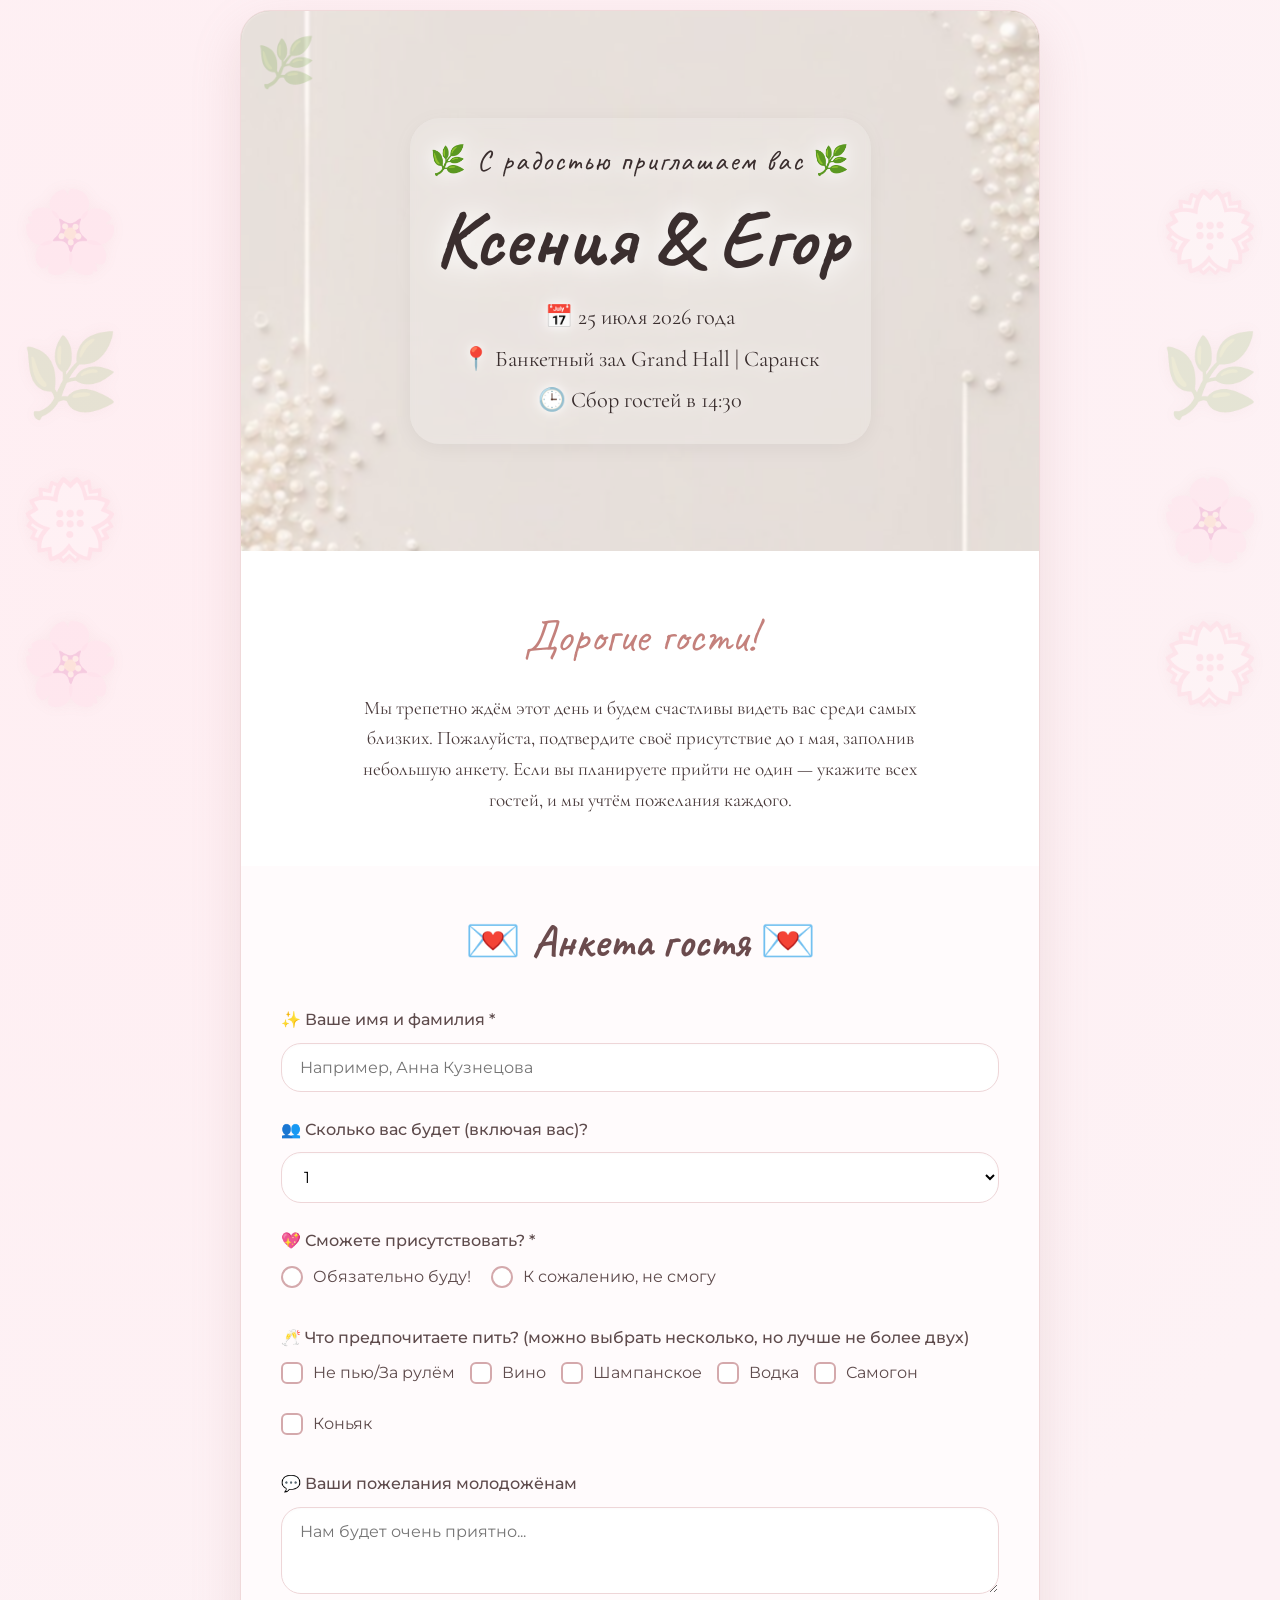
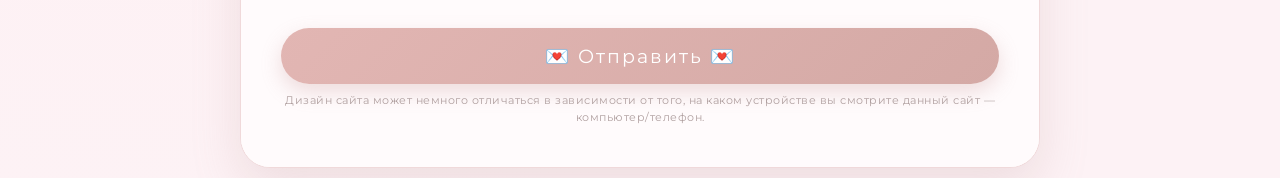
==== index.html @ f6a927ff "Add files via upload" ====
<!DOCTYPE html>
<html lang="ru">
<head>
    <meta charset="UTF-8">
    <meta name="viewport" content="width=device-width, initial-scale=1.0">
    <title>Свадьба Ксении и Егора</title>
    <link rel="preconnect" href="https://fonts.googleapis.com">
    <link rel="preconnect" href="https://fonts.gstatic.com" crossorigin>
    <link href="https://fonts.googleapis.com/css2?family=Cormorant+Garamond:wght@400;600;700&family=Montserrat:wght@300;400&display=swap" rel="stylesheet">
    <link rel="stylesheet" href="style.css">
    <link href="https://fonts.googleapis.com/css2?family=Caveat:wght@400;700&display=swap" rel="stylesheet">
</head>
<body>
    <div class="container">
        <div class="hero">
            <div class="hero-overlay"></div>
            <div class="hero-content">
                <p class="pre-title">🌿 С радостью приглашаем вас 🌿</p>
                <h1>Ксения & Егор</h1>
                <div class="date-location">
                    <p class="date">📅 25 июля 2026 года</p>
                    <p class="location">📍 Банкетный зал Grand Hall | Саранск</p>
                    <p class="time">🕒 Сбор гостей в 14:30</p>
                </div>
            </div>
        </div>

        <div class="invitation-text">
            <p>Дорогие гости!</p>
            <p>Мы трепетно ждём этот день и будем счастливы видеть вас среди самых близких. Пожалуйста, подтвердите своё присутствие до 1 мая, заполнив небольшую анкету. Если вы планируете прийти не один — укажите всех гостей, и мы учтём пожелания каждого.</p>
        </div>

        <div class="form-section" id="rsvp-form-section">
            <h2>💌 Анкета гостя 💌</h2>
            <form id="rsvp-form">
                <!-- Основной гость -->
                <div class="form-group">
                    <label for="guest-name">✨ Ваше имя и фамилия *</label>
                    <input type="text" id="guest-name" placeholder="Например, Анна Кузнецова" required>
                </div>

                <div class="form-group">
                    <label for="guests-count">👥 Сколько вас будет (включая вас)?</label>
                    <select id="guests-count">
                        <option value="1">1</option>
                        <option value="2">2</option>
                        <option value="3">3</option>
                        <option value="4">4</option>
                    </select>
                </div>

                <!-- Динамические поля для дополнительных гостей -->
                <div id="extra-guests-container"></div>

                <div class="form-group">
                    <label>💖 Сможете присутствовать? *</label>
                    <div class="radio-group">
                        <label class="radio-label">
                            <input type="radio" name="attendance" value="Да" required>
                            <span class="radio-custom"></span>
                            Обязательно буду!
                        </label>
                        <label class="radio-label">
                            <input type="radio" name="attendance" value="Нет">
                            <span class="radio-custom"></span>
                            К сожалению, не смогу
                        </label>
                    </div>
                </div>

                <div class="form-group">
                    <label>🥂 Что предпочитаете пить? (можно выбрать несколько, но лучше не более двух)</label>
                    <div class="checkbox-group" id="main-drink-group">
                    <label class="checkbox-label">
                        <input type="checkbox" name="main-drink" value="Не пью/За рулём">
                        <span class="checkbox-custom"></span>
                        Не пью/За рулём
                    </label>
                    <label class="checkbox-label">
                        <input type="checkbox" name="main-drink" value="Вино">
                        <span class="checkbox-custom"></span>
                        Вино
                    </label>
                    <label class="checkbox-label">
                        <input type="checkbox" name="main-drink" value="Шампанское">
                        <span class="checkbox-custom"></span>
                        Шампанское
                    </label>
                    <label class="checkbox-label">
                        <input type="checkbox" name="main-drink" value="Водка">
                        <span class="checkbox-custom"></span>
                        Водка
                    </label>
                    <label class="checkbox-label">
                        <input type="checkbox" name="main-drink" value="Самогон">
                        <span class="checkbox-custom"></span>
                        Самогон
                    </label>
                    <label class="checkbox-label">
                        <input type="checkbox" name="main-drink" value="Коньяк">
                        <span class="checkbox-custom"></span>
                        Коньяк
                    </label>
    </div>
</div>

                <div class="form-group">
                    <label for="wishes">💬 Ваши пожелания молодожёнам</label>
                    <textarea id="wishes" rows="3" placeholder="Нам будет очень приятно..."></textarea>
                </div>

                <button type="submit" id="submit-btn">💌 Отправить 💌</button>
                <p class="design-note">Дизайн сайта может немного отличаться в зависимости от того, на каком устройстве вы смотрите данный сайт — компьютер/телефон.</p>
            </form>
            <div class="success-message" id="success-message" style="display: none;">
                <div class="success-icon">🌸</div>
                <p>Спасибо! Ваш ответ принят.</p>
                <p>Ждём встречи на празднике!</p>
            </div>
        </div>
    </div>

    <script src="script.js"></script>
</body>
</html>
---- style.css ----
* {
    margin: 0;
    padding: 0;
    box-sizing: border-box;
}

body {
    font-family: 'Cormorant Garamond', serif;
    background-color: #fdf2f5;
    background-image: radial-gradient(circle at 20% 30%, #ffeef2 0%, #fdf2f5 80%);
    color: #4a3b3c;
    line-height: 1.6;
    padding: 10px;
    position: relative;
    overflow-x: hidden;
}

/* Декоративные гирлянды по бокам */
body::before,
body::after {
    position: fixed;
    top: 50%;
    transform: translateY(-50%);
    font-size: 5rem;
    opacity: 0.15;
    z-index: 0;
    pointer-events: none;
    text-shadow: 0 0 15px rgba(180,120,120,0.4);
    white-space: pre;
    line-height: 1.8;
}

body::before {
    content: "🌸\A 🌿\A 💮\A 🌸";
    left: 20px;
}

body::after {
    content: "💮\A 🌿\A 🌸\A 💮";
    right: 20px;
}

.container {
    max-width: 800px;
    margin: 0 auto;
    background: #ffffff;
    border-radius: 30px;
    box-shadow: 0 20px 50px rgba(180, 139, 139, 0.2);
    overflow: hidden;
    border: 1px solid #f0d9da;
    position: relative;
    z-index: 1; /* чтобы был над гирляндами */
}

.container::before,
.container::after {
    content: "🌿";
    position: absolute;
    font-size: 3rem;
    opacity: 0.2;
    z-index: 1;
}
.container::before { top: 15px; left: 15px; }
.container::after { bottom: 15px; right: 15px; transform: rotate(180deg); }

/* Hero section */
.hero {
    position: relative;
    height: 60vh;
    max-height: 700px;
    background: url('img/backwhiteball.jpg') center/cover no-repeat;
    display: flex;
    align-items: center;
    justify-content: center;
    text-align: center;
    color: #3a2e2e;
}

.hero-overlay {
    position: absolute;
    top: 0; left: 0; right: 0; bottom: 0;
    background: rgba(255, 250, 250, 0.5);
    backdrop-filter: blur(1px);
}

.hero-content {
    position: relative;
    z-index: 2;
    padding: 20px;
    background: rgba(255, 255, 255, 0.15);
    border-radius: 30px;
    backdrop-filter: blur(4px);
    box-shadow: 0 4px 20px rgba(0,0,0,0.05);
}

.pre-title {
    font-family: 'Caveat', cursive;
    font-size: 1.8rem;
    letter-spacing: 2px;
    text-transform: none;
    margin-bottom: 15px;
    font-weight: 400;
    color: #3a2e2e;
    text-shadow: 0 0 15px rgba(255,255,255,0.9), 0 0 30px rgba(255,255,255,0.6);
}

.hero h1 {
    font-family: 'Caveat', cursive;
    font-size: 5rem;
    font-weight: 700;
    margin-bottom: 20px;
    line-height: 1;
    color: #3a2e2e;
    text-shadow: 0 0 20px rgba(255,255,255,0.95), 0 0 40px rgba(255,255,255,0.7);
}

.date-location p {
    font-family: 'Cormorant Garamond', serif;
    font-size: 1.4rem;
    margin-bottom: 6px;
    font-weight: 400;
    color: #3a2e2e;
    text-shadow: 0 0 10px rgba(255,255,255,0.8), 0 0 20px rgba(255,255,255,0.5);
}

/* Пригласительный текст */
.invitation-text {
    padding: 50px 40px;
    text-align: center;
    font-size: 1.2rem;
    max-width: 650px;
    margin: 0 auto;
    position: relative;
    z-index: 2;
}

.invitation-text p:first-child {
    font-family: 'Caveat', cursive;
    font-size: 2.8rem;
    margin-bottom: 20px;
    color: #c4817c;
}

/* Форма */
.form-section {
    padding: 40px;
    background: #fffbfc;
    position: relative;
    z-index: 2;
}

.form-section h2 {
    font-family: 'Caveat', cursive;
    font-size: 2.8rem;
    text-align: center;
    margin-bottom: 30px;
    color: #6b4b4d;
}

.form-group {
    margin-bottom: 25px;
}

label {
    display: block;
    margin-bottom: 10px;
    font-weight: 500;
    font-size: 1rem;
    color: #5e4b4c;
    font-family: 'Montserrat', sans-serif;
}

input[type="text"],
input[type="number"],
select,
textarea {
    width: 100%;
    padding: 14px 18px;
    border: 1px solid #eed6d8;
    border-radius: 20px;
    font-family: 'Montserrat', sans-serif;
    font-size: 1rem;
    background: #fff;
    transition: all 0.3s;
    box-shadow: inset 0 1px 3px rgba(0,0,0,0.02);
}

input:focus,
select:focus,
textarea:focus {
    outline: none;
    border-color: #d4a9ac;
    box-shadow: 0 0 0 4px rgba(212,169,172,0.2);
}

/* Радио-кнопки */
.radio-group {
    display: flex;
    flex-wrap: wrap;
    gap: 20px;
}

.radio-label {
    display: flex;
    align-items: center;
    cursor: pointer;
    font-weight: 400;
    gap: 10px;
    font-family: 'Montserrat', sans-serif;
}

.radio-label input {
    display: none;
}

.radio-custom {
    width: 22px;
    height: 22px;
    border: 2px solid #d4a9ac;
    border-radius: 50%;
    display: inline-block;
    position: relative;
    flex-shrink: 0;
    background: #fff;
}

.radio-label input:checked + .radio-custom::after {
    content: '';
    width: 12px;
    height: 12px;
    background: #d4a9ac;
    border-radius: 50%;
    position: absolute;
    top: 50%;
    left: 50%;
    transform: translate(-50%, -50%);
}

/* Чекбоксы */
.checkbox-group {
    display: flex;
    flex-wrap: wrap;
    gap: 15px;
}

.checkbox-label {
    display: flex;
    align-items: center;
    cursor: pointer;
    font-weight: 400;
    gap: 10px;
    font-family: 'Montserrat', sans-serif;
}

.checkbox-label input {
    display: none;
}

.checkbox-custom {
    width: 22px;
    height: 22px;
    border: 2px solid #d4a9ac;
    border-radius: 6px;
    display: inline-block;
    position: relative;
    flex-shrink: 0;
    background: #fff;
}

.checkbox-label input:checked + .checkbox-custom::after {
    content: '';
    width: 14px;
    height: 14px;
    background: #d4a9ac;
    border-radius: 3px;
    position: absolute;
    top: 50%;
    left: 50%;
    transform: translate(-50%, -50%);
}

button {
    display: block;
    width: 100%;
    padding: 16px;
    background: linear-gradient(135deg, #e2b6b3 0%, #d4a9a5 100%);
    color: white;
    border: none;
    border-radius: 30px;
    font-size: 1.2rem;
    font-family: 'Montserrat', sans-serif;
    cursor: pointer;
    transition: all 0.3s;
    letter-spacing: 2px;
    margin-top: 20px;
    box-shadow: 0 8px 20px rgba(200,150,150,0.3);
}

button:hover {
    background: linear-gradient(135deg, #d4a9a5 0%, #c4817c 100%);
    box-shadow: 0 12px 25px rgba(200,150,150,0.4);
    transform: translateY(-2px);
}

button:disabled {
    opacity: 0.7;
    cursor: not-allowed;
    transform: none;
}

.success-message {
    text-align: center;
    padding: 40px 20px;
    animation: fadeIn 0.6s ease;
}

.success-icon {
    font-size: 4rem;
    margin-bottom: 20px;
}

.success-message p {
    font-size: 1.3rem;
    color: #6b4b4d;
}

.extra-guest-block {
    background: #fff5f6;
    border: 1px dashed #e2b6b3;
    border-radius: 20px;
    padding: 20px;
    margin-top: 15px;
    margin-bottom: 25px;
    animation: fadeIn 0.4s ease;
}

.extra-guest-block h4 {
    font-family: 'Caveat', cursive;
    font-size: 1.8rem;
    color: #b17d7a;
    margin-bottom: 15px;
}

.design-note {
    text-align: center;
    font-size: 0.7rem;
    color: #b0a0a0;
    margin-top: 8px;
    font-family: 'Montserrat', sans-serif;
    letter-spacing: 0.5px;
}

@keyframes fadeIn {
    from { opacity: 0; transform: translateY(10px); }
    to { opacity: 1; transform: translateY(0); }
}

/* Медиа-запросы */
@media (max-width: 600px) {
    .hero h1 { font-size: 3.5rem; }
    .hero { max-height: 400px; }
    .invitation-text, .form-section { padding: 30px 20px; }
    .radio-group { flex-direction: column; gap: 12px; }
}

/* Убираем гирлянды на мобильных, чтобы не мешали */
@media (max-width: 800px) {
    body::before,
    body::after {
        display: none;
    }
}
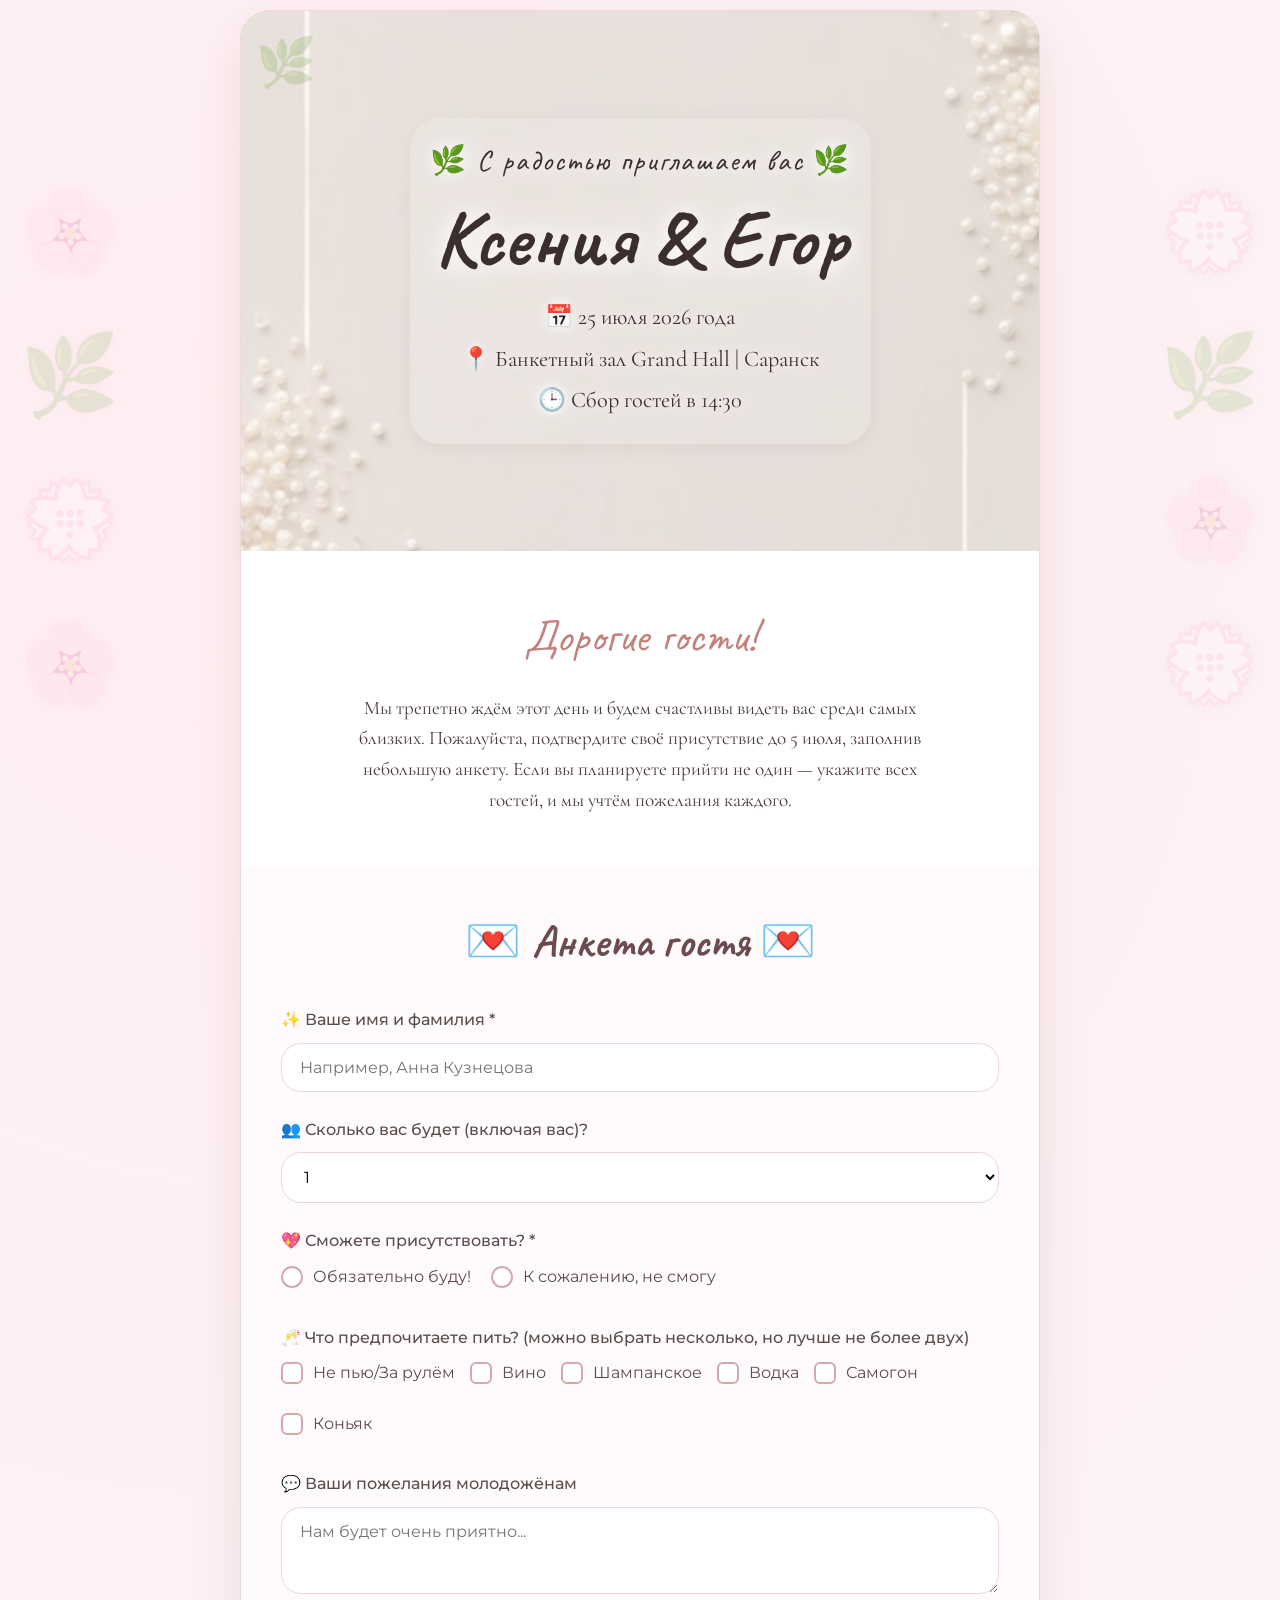
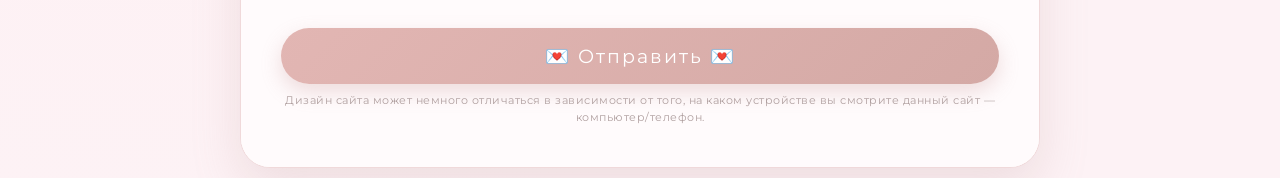
==== commit 6a8f4b2d: "Update index.html Обновлена дата дедлайна" ====
--- a/index.html
+++ b/index.html
@@ -27,7 +27,7 @@
 
         <div class="invitation-text">
             <p>Дорогие гости!</p>
-            <p>Мы трепетно ждём этот день и будем счастливы видеть вас среди самых близких. Пожалуйста, подтвердите своё присутствие до 1 мая, заполнив небольшую анкету. Если вы планируете прийти не один — укажите всех гостей, и мы учтём пожелания каждого.</p>
+            <p>Мы трепетно ждём этот день и будем счастливы видеть вас среди самых близких. Пожалуйста, подтвердите своё присутствие до 5 июля, заполнив небольшую анкету. Если вы планируете прийти не один — укажите всех гостей, и мы учтём пожелания каждого.</p>
         </div>
 
         <div class="form-section" id="rsvp-form-section">
@@ -122,4 +122,4 @@
 
     <script src="script.js"></script>
 </body>
-</html>+</html>
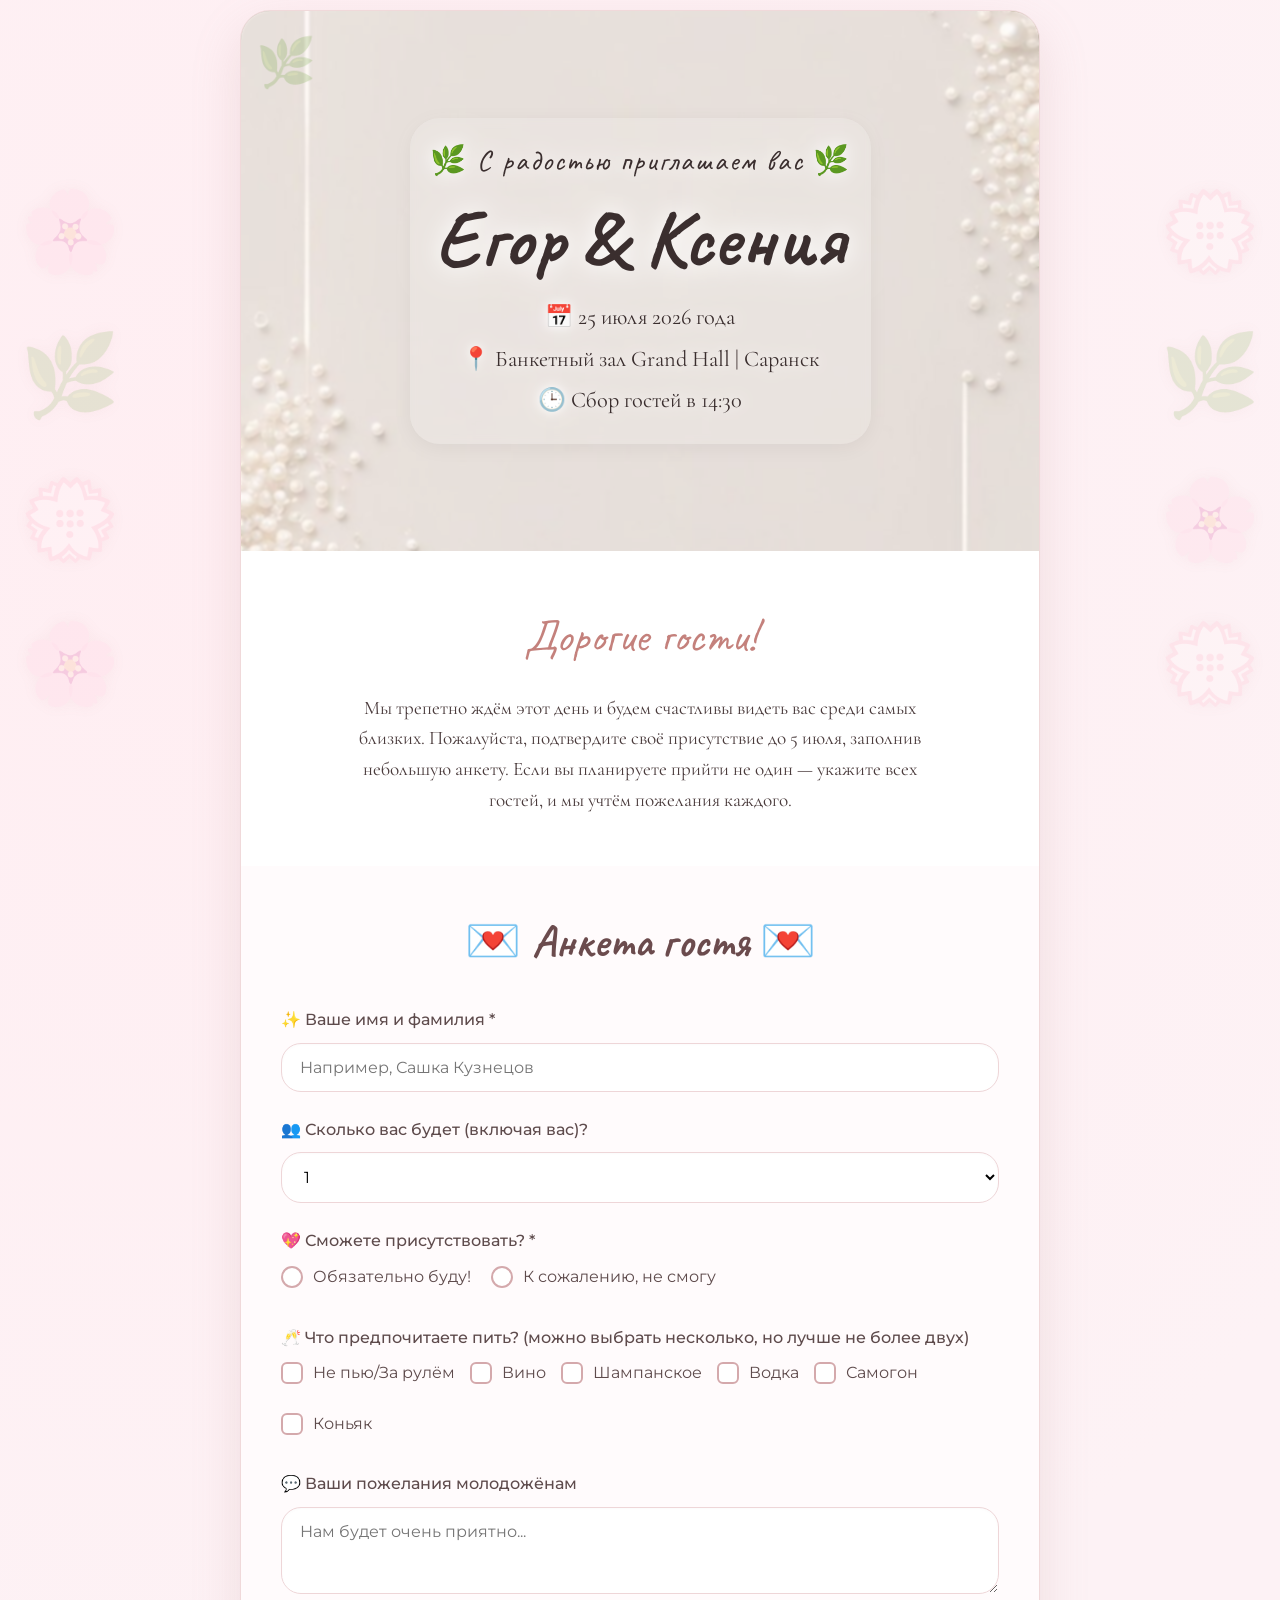
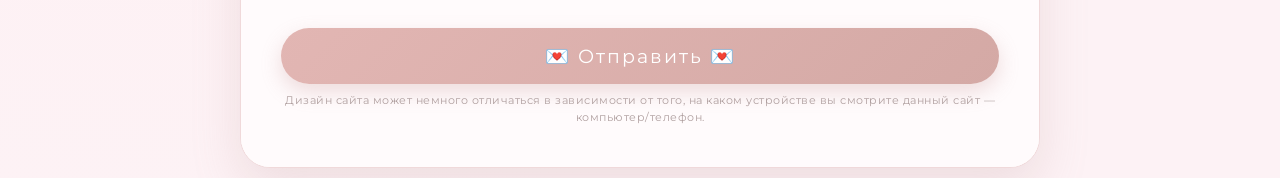
==== commit 897ac749: "Update index.html Поменял буковки" ====
--- a/index.html
+++ b/index.html
@@ -3,7 +3,7 @@
 <head>
     <meta charset="UTF-8">
     <meta name="viewport" content="width=device-width, initial-scale=1.0">
-    <title>Свадьба Ксении и Егора</title>
+    <title>Свадьба Егора и Ксении</title>
     <link rel="preconnect" href="https://fonts.googleapis.com">
     <link rel="preconnect" href="https://fonts.gstatic.com" crossorigin>
     <link href="https://fonts.googleapis.com/css2?family=Cormorant+Garamond:wght@400;600;700&family=Montserrat:wght@300;400&display=swap" rel="stylesheet">
@@ -16,7 +16,7 @@
             <div class="hero-overlay"></div>
             <div class="hero-content">
                 <p class="pre-title">🌿 С радостью приглашаем вас 🌿</p>
-                <h1>Ксения & Егор</h1>
+                <h1>Егор & Ксения</h1>
                 <div class="date-location">
                     <p class="date">📅 25 июля 2026 года</p>
                     <p class="location">📍 Банкетный зал Grand Hall | Саранск</p>
@@ -36,7 +36,7 @@
                 <!-- Основной гость -->
                 <div class="form-group">
                     <label for="guest-name">✨ Ваше имя и фамилия *</label>
-                    <input type="text" id="guest-name" placeholder="Например, Анна Кузнецова" required>
+                    <input type="text" id="guest-name" placeholder="Например, Сашка Кузнецов" required>
                 </div>
 
                 <div class="form-group">
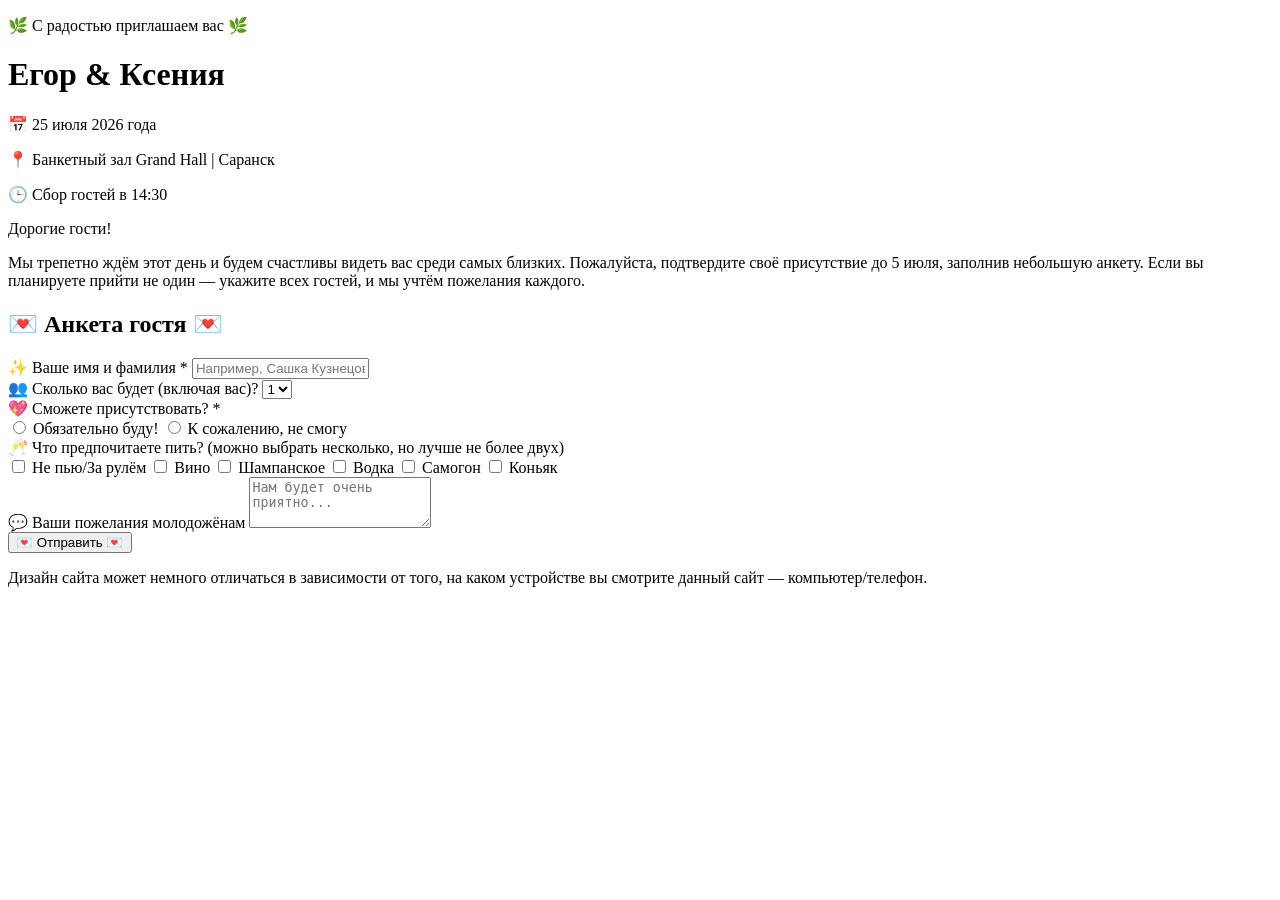
==== commit 488eb253: "Update and rename manage.html to index.html" ====
--- a/index.html
+++ b/index.html
@@ -1,125 +1,125 @@
-<!DOCTYPE html>
-<html lang="ru">
-<head>
-    <meta charset="UTF-8">
-    <meta name="viewport" content="width=device-width, initial-scale=1.0">
-    <title>Свадьба Егора и Ксении</title>
-    <link rel="preconnect" href="https://fonts.googleapis.com">
-    <link rel="preconnect" href="https://fonts.gstatic.com" crossorigin>
-    <link href="https://fonts.googleapis.com/css2?family=Cormorant+Garamond:wght@400;600;700&family=Montserrat:wght@300;400&display=swap" rel="stylesheet">
-    <link rel="stylesheet" href="style.css">
-    <link href="https://fonts.googleapis.com/css2?family=Caveat:wght@400;700&display=swap" rel="stylesheet">
-</head>
-<body>
-    <div class="container">
-        <div class="hero">
-            <div class="hero-overlay"></div>
-            <div class="hero-content">
-                <p class="pre-title">🌿 С радостью приглашаем вас 🌿</p>
-                <h1>Егор & Ксения</h1>
-                <div class="date-location">
-                    <p class="date">📅 25 июля 2026 года</p>
-                    <p class="location">📍 Банкетный зал Grand Hall | Саранск</p>
-                    <p class="time">🕒 Сбор гостей в 14:30</p>
-                </div>
-            </div>
-        </div>
-
-        <div class="invitation-text">
-            <p>Дорогие гости!</p>
-            <p>Мы трепетно ждём этот день и будем счастливы видеть вас среди самых близких. Пожалуйста, подтвердите своё присутствие до 5 июля, заполнив небольшую анкету. Если вы планируете прийти не один — укажите всех гостей, и мы учтём пожелания каждого.</p>
-        </div>
-
-        <div class="form-section" id="rsvp-form-section">
-            <h2>💌 Анкета гостя 💌</h2>
-            <form id="rsvp-form">
-                <!-- Основной гость -->
-                <div class="form-group">
-                    <label for="guest-name">✨ Ваше имя и фамилия *</label>
-                    <input type="text" id="guest-name" placeholder="Например, Сашка Кузнецов" required>
-                </div>
-
-                <div class="form-group">
-                    <label for="guests-count">👥 Сколько вас будет (включая вас)?</label>
-                    <select id="guests-count">
-                        <option value="1">1</option>
-                        <option value="2">2</option>
-                        <option value="3">3</option>
-                        <option value="4">4</option>
-                    </select>
-                </div>
-
-                <!-- Динамические поля для дополнительных гостей -->
-                <div id="extra-guests-container"></div>
-
-                <div class="form-group">
-                    <label>💖 Сможете присутствовать? *</label>
-                    <div class="radio-group">
-                        <label class="radio-label">
-                            <input type="radio" name="attendance" value="Да" required>
-                            <span class="radio-custom"></span>
-                            Обязательно буду!
-                        </label>
-                        <label class="radio-label">
-                            <input type="radio" name="attendance" value="Нет">
-                            <span class="radio-custom"></span>
-                            К сожалению, не смогу
-                        </label>
-                    </div>
-                </div>
-
-                <div class="form-group">
-                    <label>🥂 Что предпочитаете пить? (можно выбрать несколько, но лучше не более двух)</label>
-                    <div class="checkbox-group" id="main-drink-group">
-                    <label class="checkbox-label">
-                        <input type="checkbox" name="main-drink" value="Не пью/За рулём">
-                        <span class="checkbox-custom"></span>
-                        Не пью/За рулём
-                    </label>
-                    <label class="checkbox-label">
-                        <input type="checkbox" name="main-drink" value="Вино">
-                        <span class="checkbox-custom"></span>
-                        Вино
-                    </label>
-                    <label class="checkbox-label">
-                        <input type="checkbox" name="main-drink" value="Шампанское">
-                        <span class="checkbox-custom"></span>
-                        Шампанское
-                    </label>
-                    <label class="checkbox-label">
-                        <input type="checkbox" name="main-drink" value="Водка">
-                        <span class="checkbox-custom"></span>
-                        Водка
-                    </label>
-                    <label class="checkbox-label">
-                        <input type="checkbox" name="main-drink" value="Самогон">
-                        <span class="checkbox-custom"></span>
-                        Самогон
-                    </label>
-                    <label class="checkbox-label">
-                        <input type="checkbox" name="main-drink" value="Коньяк">
-                        <span class="checkbox-custom"></span>
-                        Коньяк
-                    </label>
-    </div>
-</div>
-
-                <div class="form-group">
-                    <label for="wishes">💬 Ваши пожелания молодожёнам</label>
-                    <textarea id="wishes" rows="3" placeholder="Нам будет очень приятно..."></textarea>
-                </div>
-
-                <button type="submit" id="submit-btn">💌 Отправить 💌</button>
-                <p class="design-note">Дизайн сайта может немного отличаться в зависимости от того, на каком устройстве вы смотрите данный сайт — компьютер/телефон.</p>
-            </form>
-            <div class="success-message" id="success-message" style="display: none;">
-                <div class="success-icon">🌸</div>
-                <p>Спасибо! Ваш ответ принят.</p>
-                <p>Ждём встречи на празднике!</p>
-            </div>
-        </div>
-    </div>
-
-    <script src="script.js"></script>
-</body>
-</html>
+<!DOCTYPE html>
+<html lang="ru">
+<head>
+    <meta charset="UTF-8">
+    <meta name="viewport" content="width=device-width, initial-scale=1.0">
+    <title>Свадьба Егора и Ксении</title>
+    <link rel="preconnect" href="https://fonts.googleapis.com">
+    <link rel="preconnect" href="https://fonts.gstatic.com" crossorigin>
+    <link href="https://fonts.googleapis.com/css2?family=Cormorant+Garamond:wght@400;600;700&family=Montserrat:wght@300;400&display=swap" rel="stylesheet">
+    <link rel="stylesheet" href="style.css">
+    <link href="https://fonts.googleapis.com/css2?family=Caveat:wght@400;700&display=swap" rel="stylesheet">
+</head>
+<body>
+    <div class="container">
+        <div class="hero">
+            <div class="hero-overlay"></div>
+            <div class="hero-content">
+                <p class="pre-title">🌿 С радостью приглашаем вас 🌿</p>
+                <h1>Егор & Ксения</h1>
+                <div class="date-location">
+                    <p class="date">📅 25 июля 2026 года</p>
+                    <p class="location">📍 Банкетный зал Grand Hall | Саранск</p>
+                    <p class="time">🕒 Сбор гостей в 14:30</p>
+                </div>
+            </div>
+        </div>
+
+        <div class="invitation-text">
+            <p>Дорогие гости!</p>
+            <p>Мы трепетно ждём этот день и будем счастливы видеть вас среди самых близких. Пожалуйста, подтвердите своё присутствие до 5 июля, заполнив небольшую анкету. Если вы планируете прийти не один — укажите всех гостей, и мы учтём пожелания каждого.</p>
+        </div>
+
+        <div class="form-section" id="rsvp-form-section">
+            <h2>💌 Анкета гостя 💌</h2>
+            <form id="rsvp-form">
+                <!-- Основной гость -->
+                <div class="form-group">
+                    <label for="guest-name">✨ Ваше имя и фамилия *</label>
+                    <input type="text" id="guest-name" placeholder="Например, Сашка Кузнецов" required>
+                </div>
+
+                <div class="form-group">
+                    <label for="guests-count">👥 Сколько вас будет (включая вас)?</label>
+                    <select id="guests-count">
+                        <option value="1">1</option>
+                        <option value="2">2</option>
+                        <option value="3">3</option>
+                        <option value="4">4</option>
+                    </select>
+                </div>
+
+                <!-- Динамические поля для дополнительных гостей -->
+                <div id="extra-guests-container"></div>
+
+                <div class="form-group">
+                    <label>💖 Сможете присутствовать? *</label>
+                    <div class="radio-group">
+                        <label class="radio-label">
+                            <input type="radio" name="attendance" value="Да" required>
+                            <span class="radio-custom"></span>
+                            Обязательно буду!
+                        </label>
+                        <label class="radio-label">
+                            <input type="radio" name="attendance" value="Нет">
+                            <span class="radio-custom"></span>
+                            К сожалению, не смогу
+                        </label>
+                    </div>
+                </div>
+
+                <div class="form-group">
+                    <label>🥂 Что предпочитаете пить? (можно выбрать несколько, но лучше не более двух)</label>
+                    <div class="checkbox-group" id="main-drink-group">
+                    <label class="checkbox-label">
+                        <input type="checkbox" name="main-drink" value="Не пью/За рулём">
+                        <span class="checkbox-custom"></span>
+                        Не пью/За рулём
+                    </label>
+                    <label class="checkbox-label">
+                        <input type="checkbox" name="main-drink" value="Вино">
+                        <span class="checkbox-custom"></span>
+                        Вино
+                    </label>
+                    <label class="checkbox-label">
+                        <input type="checkbox" name="main-drink" value="Шампанское">
+                        <span class="checkbox-custom"></span>
+                        Шампанское
+                    </label>
+                    <label class="checkbox-label">
+                        <input type="checkbox" name="main-drink" value="Водка">
+                        <span class="checkbox-custom"></span>
+                        Водка
+                    </label>
+                    <label class="checkbox-label">
+                        <input type="checkbox" name="main-drink" value="Самогон">
+                        <span class="checkbox-custom"></span>
+                        Самогон
+                    </label>
+                    <label class="checkbox-label">
+                        <input type="checkbox" name="main-drink" value="Коньяк">
+                        <span class="checkbox-custom"></span>
+                        Коньяк
+                    </label>
+    </div>
+</div>
+
+                <div class="form-group">
+                    <label for="wishes">💬 Ваши пожелания молодожёнам</label>
+                    <textarea id="wishes" rows="3" placeholder="Нам будет очень приятно..."></textarea>
+                </div>
+
+                <button type="submit" id="submit-btn">💌 Отправить 💌</button>
+                <p class="design-note">Дизайн сайта может немного отличаться в зависимости от того, на каком устройстве вы смотрите данный сайт — компьютер/телефон.</p>
+            </form>
+            <div class="success-message" id="success-message" style="display: none;">
+                <div class="success-icon">🌸</div>
+                <p>Спасибо! Ваш ответ принят.</p>
+                <p>Ждём встречи на празднике!</p>
+            </div>
+        </div>
+    </div>
+
+    <script src="script.js"></script>
+</body>
+</html>
